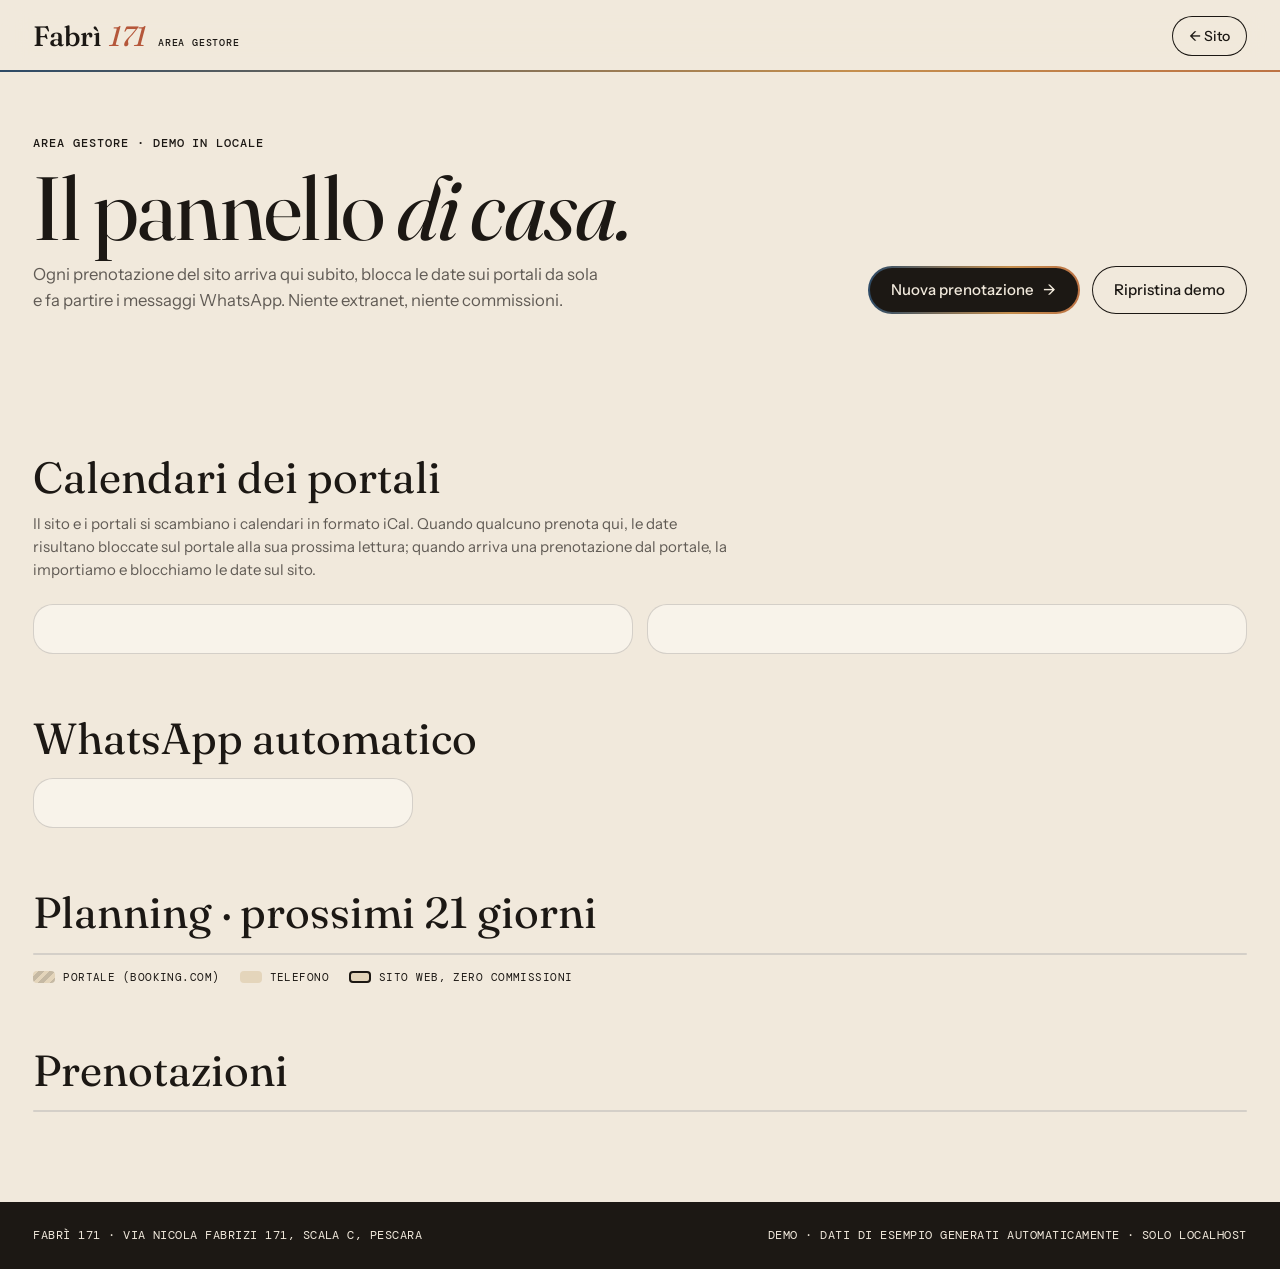
==== gestione.html @ 8852ca5f "feat: booking page, host console with channel sync and WhatsApp outbox, Fabrì theme base Booking flo" ====
<!doctype html>
<html lang="it">
<head>
  <meta charset="utf-8">
  <meta name="viewport" content="width=device-width, initial-scale=1">
  <title>Area gestore — Fabrì 171</title>
  <meta name="robots" content="noindex">
  <meta name="theme-color" content="#f1e9dc">
  <link rel="icon" href="assets/favicon.svg" type="image/svg+xml">
  <link rel="preconnect" href="https://fonts.googleapis.com">
  <link rel="preconnect" href="https://fonts.gstatic.com" crossorigin>
  <link href="https://fonts.googleapis.com/css2?family=DM+Mono:wght@400;500&family=Fraunces:ital,opsz,wght@0,9..144,300..600;1,9..144,300..600&family=Instrument+Sans:wght@400..600&display=swap" rel="stylesheet">
  <link rel="stylesheet" href="assets/css/base.css">
  <link rel="stylesheet" href="assets/css/booking.css">
  <link rel="stylesheet" href="assets/css/admin.css">
  <script>document.documentElement.classList.add("js")</script>
</head>
<body class="page-booking">
  <a class="skip" href="#main">Salta al contenuto</a>
  <header class="nav is-scrolled" data-nav>
    <span class="thread nav__progress" style="--p:1"></span>
    <a class="nav__logo" href="./">Fabrì<span class="nav__num">171</span><small>Area gestore</small></a>
    <a class="btn btn--ghost btn--sm" href="./">← Sito</a>
  </header>

  <main id="main" class="admin">
    <header class="admin__head">
      <div>
        <p class="eyebrow">Area gestore · demo in locale</p>
        <h1 class="display">Il pannello <em>di casa.</em></h1>
        <p class="booking__sub">Ogni prenotazione del sito arriva qui subito, blocca le date sui portali da sola e fa partire i messaggi WhatsApp. Niente extranet, niente commissioni.</p>
      </div>
      <div class="admin__actions">
        <a class="btn btn--thread" href="prenota.html">Nuova prenotazione <span aria-hidden="true">→</span></a>
        <button class="btn btn--ghost" type="button" data-reset>Ripristina demo</button>
      </div>
    </header>

    <p class="admin__status mono" data-status role="status" aria-live="polite"></p>
    <section class="kpis" data-kpis aria-label="Indicatori"></section>

    <h2>Calendari dei portali</h2>
    <p class="admin__lead">Il sito e i portali si scambiano i calendari in formato iCal. Quando qualcuno prenota qui, le date risultano bloccate sul portale alla sua prossima lettura; quando arriva una prenotazione dal portale, la importiamo e blocchiamo le date sul sito.</p>
    <div class="panel-grid">
      <article class="panel" data-channels aria-label="Stato dei canali"></article>
      <article class="panel" data-mock aria-label="Simulatore Booking.com"></article>
    </div>

    <h2>WhatsApp automatico</h2>
    <div class="panel-grid panel-grid--wa">
      <article class="panel" data-clock aria-label="Orologio demo"></article>
      <div class="wa" data-outbox aria-label="Messaggi"></div>
    </div>

    <h2>Planning · prossimi 21 giorni</h2>
    <div class="plan" data-plan role="region" aria-label="Planning camere" tabindex="0"></div>
    <ul class="plan__legend mono">
      <li><i class="lg-ota"></i>Portale (Booking.com)</li>
      <li><i></i>Telefono</li>
      <li><i class="lg-web"></i>Sito web, zero commissioni</li>
    </ul>

    <h2>Prenotazioni</h2>
    <div class="table-wrap" data-table role="region" aria-label="Elenco prenotazioni" tabindex="0"></div>
  </main>

  <footer class="footer footer--slim">
    <div class="footer__bottom mono">
      <span>Fabrì 171 · Via Nicola Fabrizi 171, scala C, Pescara</span>
      <span>Demo · dati di esempio generati automaticamente · solo localhost</span>
    </div>
  </footer>

  <script type="module" src="assets/js/admin.js"></script>
</body>
</html>
---- assets/css/base.css ----
/* Fabrì 171: design tokens, type, buttons, nav, footer. Home in home.css, booking in booking.css, host console in admin.css. */
:root {
  --paper: #f1e9dc; /* linen */
  --paper-2: #f8f3ea;
  --ink: #1c1814;
  --line: color-mix(in srgb, currentColor 16%, transparent);
  --soft: color-mix(in srgb, currentColor 68%, transparent);
  --sand: #e4d5bb;
  --plaster: #d8c9b2;
  --taupe: #8a7a68;
  --honey: #c58f4e; /* rattan, honey wood */
  --tile: #2d4a66; /* Adriatic blue of the cement tiles */
  --terra: #b5573a;
  --thread: linear-gradient(90deg, var(--tile), var(--honey), var(--terra), var(--tile));
  --serif: "Fraunces", "Times New Roman", serif;
  --sans: "Instrument Sans", system-ui, -apple-system, sans-serif;
  --mono: "DM Mono", ui-monospace, "SF Mono", monospace;
  --ease: cubic-bezier(0.19, 1, 0.22, 1);
  --gutter: clamp(16px, 2.6vw, 40px);
  --nav-h: 72px;
}

*, *::before, *::after { box-sizing: border-box; }
html { background: var(--paper); -webkit-text-size-adjust: 100%; }
body {
  margin: 0; overflow-x: clip; background: var(--paper); color: var(--ink);
  font: 400 clamp(15px, 1.05vw, 17px) / 1.55 var(--sans); -webkit-font-smoothing: antialiased;
}
img { display: block; max-width: 100%; height: auto; }
figure { margin: 0; }
a { color: inherit; }
::selection { background: var(--honey); color: var(--ink); }
:focus-visible { outline: 2px solid var(--tile); outline-offset: 3px; border-radius: 4px; }
.on-dark :focus-visible, .nav--over :focus-visible { outline-color: var(--paper); }

.sr-only { position: absolute; width: 1px; height: 1px; overflow: hidden; clip-path: inset(50%); white-space: nowrap; }
.skip { position: fixed; top: 8px; left: 8px; z-index: 200; padding: 10px 16px; border-radius: 99px; background: var(--ink); color: var(--paper); transform: translateY(-200%); }
.skip:focus { transform: none; }

.eyebrow { margin: 0; font: 500 12px/1.4 var(--mono); letter-spacing: 0.08em; text-transform: uppercase; }
.mono { font-family: var(--mono); font-size: 0.85em; letter-spacing: 0.04em; text-transform: uppercase; }
.display { margin: 0; font: 400 clamp(44px, 7.4vw, 120px) / 0.94 var(--serif); letter-spacing: -0.02em; }
.display em { font-style: italic; }

/* the thread: a thin line in the tile blue, rattan and terracotta of the rooms, used for progress and accents */
.thread { display: block; height: 2px; background: var(--thread); background-size: 200% 100%; animation: thread 8s linear infinite; }
@keyframes thread { to { background-position: -200% 0; } }
@keyframes thread-border { to { background-position: 0 0, -200% 0; } }

/* ---------- buttons */
.btn {
  display: inline-flex; align-items: center; justify-content: center; gap: 0.6em; min-height: 46px; padding: 0.95em 1.45em;
  border: 0; border-radius: 99px; background: var(--ink); color: var(--paper);
  font: 500 15px/1 var(--sans); text-decoration: none; white-space: nowrap; cursor: pointer;
  transition: transform 0.5s var(--ease), background-color 0.3s, color 0.3s;
}
.btn:hover { transform: translateY(-2px); }
.btn span { transition: transform 0.5s var(--ease); }
.btn:hover span { transform: translateX(4px); }
.btn--light { background: var(--paper); color: var(--ink); }
.btn--ghost { background: transparent; color: inherit; box-shadow: inset 0 0 0 1px currentColor; }
.btn--sm { min-height: 40px; padding: 0.75em 1.2em; font-size: 14px; }
.btn--xl { padding: 1.2em 2.1em; font-size: 18px; }
.btn--thread {
  border: 2px solid transparent; background: linear-gradient(var(--ink), var(--ink)) padding-box, var(--thread) border-box;
  background-size: auto, 200% 100%; animation: thread-border 8s linear infinite;
}

/* ---------- nav */
.nav {
  position: fixed; inset: 0 0 auto; z-index: 50; height: var(--nav-h); display: flex; align-items: center; gap: 24px; padding: 0 var(--gutter);
  transition: transform 0.6s var(--ease), background-color 0.4s, color 0.4s;
}
.nav.is-scrolled { background: color-mix(in srgb, var(--paper) 82%, transparent); backdrop-filter: blur(14px) saturate(1.2); -webkit-backdrop-filter: blur(14px) saturate(1.2); }
.nav.is-hidden:not(:focus-within) { transform: translateY(-100%); }
.nav--over:not(.is-scrolled) { color: var(--paper); }
.nav__progress { position: absolute; inset: auto 0 0; transform: scaleX(var(--p, 0)); transform-origin: left; }
.nav__logo { display: flex; align-items: baseline; gap: 8px; margin-right: auto; font: 500 28px/1 var(--serif); letter-spacing: -0.01em; text-decoration: none; }
.nav__num { font-style: italic; font-weight: 400; color: var(--terra); }
.nav--over:not(.is-scrolled) .nav__num { color: var(--honey); }
.nav__logo small { margin-left: 4px; font: 500 10px/1 var(--mono); letter-spacing: 0.08em; text-transform: uppercase; }
.nav__links { display: flex; gap: 26px; font-size: 14px; }
.nav__links a { position: relative; padding: 6px 0; text-decoration: none; }
.nav__links a::after { content: ""; position: absolute; inset: auto 0 0; height: 1px; background: currentColor; transform: scaleX(0); transform-origin: right; transition: transform 0.5s var(--ease); }
.nav__links a:hover::after { transform: scaleX(1); transform-origin: left; }
.nav__burger { display: none; min-height: 44px; padding: 0 18px; border: 1px solid currentColor; border-radius: 99px; background: transparent; color: inherit; font: 500 14px/1 var(--sans); cursor: pointer; }
.lang { margin-right: 0; }

.menu { position: fixed; inset: 0; z-index: 45; display: flex; align-items: flex-end; padding: calc(var(--nav-h) + 24px) var(--gutter) 48px; background: var(--ink); color: var(--paper); }
.menu[hidden] { display: none; }
.menu nav { display: flex; flex-direction: column; gap: 6px; }
.menu a { font: 400 clamp(40px, 11vw, 76px) / 1.05 var(--serif); text-decoration: none; }
.menu .menu__book { margin-top: 24px; font: 500 18px/1 var(--sans); }
body.menu-open .nav { color: var(--paper); background: transparent; backdrop-filter: none; }
.mobile-book { display: none; }

.api-error { margin: 0 0 24px; padding: 14px 18px; border-radius: 14px; background: color-mix(in srgb, #b42318 12%, var(--paper-2)); color: #7a1a12; font-size: 15px; }
.api-error[hidden] { display: none; }

/* ---------- footer */
.footer { padding: 8vh var(--gutter) 28px; background: var(--ink); color: var(--paper); }
.footer__bottom { display: flex; flex-wrap: wrap; justify-content: space-between; gap: 8px 24px; padding-top: 24px; border-top: 1px solid color-mix(in srgb, var(--paper) 22%, transparent); font-size: 12px; }
.footer--slim { padding: 24px var(--gutter); }
.footer--slim .footer__bottom { padding-top: 0; border-top: 0; }

@media (max-width: 900px) {
  .nav__links { display: none; }
  .nav__burger { display: inline-flex; align-items: center; }
  .nav .btn--sm { display: none; }
}

@media (prefers-reduced-motion: reduce) {
  .thread, .btn--thread { animation: none; }
  .btn, .btn span, .nav__links a::after { transition: none; }
}
---- assets/css/booking.css ----
/* Booking page (prenota.html) and the planning board and tables of the host console (gestione.html) */
.page-booking { --range: color-mix(in srgb, var(--ink) 9%, transparent); }
.btn:disabled { opacity: 0.35; cursor: not-allowed; transform: none; }
.booking, .admin { max-width: 1440px; margin: 0 auto; padding: calc(var(--nav-h) + 7vh) var(--gutter) 10vh; }
.booking__head .display, .admin__head .display { margin: 14px 0 12px; font-size: clamp(52px, 7vw, 112px); }
.booking__sub { max-width: 52ch; margin: 0; color: var(--soft); font-size: clamp(16px, 1.3vw, 19px); }

.stepper { display: flex; flex-wrap: wrap; gap: 8px; margin: 5vh 0 4vh; padding: 0; list-style: none; }
.stepper button { display: inline-flex; align-items: center; gap: 10px; min-height: 44px; padding: 0 18px; border: 1px solid var(--line); border-radius: 99px; background: transparent; color: inherit; font: 500 14px var(--sans); cursor: pointer; transition: background-color 0.3s, color 0.3s; }
.stepper button[aria-current="step"] { border-color: var(--ink); background: var(--ink); color: var(--paper); }
.stepper button:disabled { opacity: 0.4; cursor: not-allowed; }

.booking__grid { display: grid; grid-template-columns: minmax(0, 1fr) minmax(300px, 400px); gap: 4vw; align-items: start; }
.step__title { margin: 0 0 24px; font: 400 clamp(36px, 4vw, 56px) / 1 var(--serif); outline: none; }
.step__lead { margin: -10px 0 24px; color: var(--soft); }
.step__actions { display: flex; flex-wrap: wrap; align-items: center; gap: 12px; margin-top: 32px; }

/* ---------- calendario */
.cal, .guests { border: 1px solid var(--line); border-radius: 24px; background: var(--paper-2); }
.cal { padding: 24px; }
.cal__nav { display: flex; align-items: center; justify-content: space-between; gap: 12px; }
.cal__arrow { width: 44px; height: 44px; border: 1px solid var(--line); border-radius: 50%; background: transparent; color: inherit; font-size: 18px; cursor: pointer; }
.cal__arrow:disabled { opacity: 0.3; cursor: not-allowed; }
.cal__hint { margin: 0; font-size: 12px; text-align: center; }
.cal__filter { display: flex; flex-wrap: wrap; align-items: center; gap: 8px; margin: 16px 0 0; font-size: 14px; }
.cal__filter i { width: 12px; height: 12px; border-radius: 50%; box-shadow: inset 0 0 0 1px var(--line); }
.cal__filter button { min-height: 44px; padding: 0 4px; border: 0; background: none; color: inherit; font: inherit; text-decoration: underline; cursor: pointer; }
.cal__months { display: grid; grid-template-columns: repeat(auto-fit, minmax(250px, 1fr)); gap: 36px; margin-top: 20px; }
.month__title { margin: 0 0 14px; font: 400 26px/1 var(--serif); text-transform: capitalize; }
.cal__notice { margin-top: 16px; padding: 16px 18px; border-radius: 16px; background: color-mix(in srgb, var(--honey) 30%, var(--paper-2)); font-size: 15px; }
.cal__notice p { margin: 0; }
.cal__alts { display: flex; flex-wrap: wrap; align-items: center; gap: 8px; margin-top: 10px !important; }
.chip-btn { min-height: 40px; padding: 0 14px; border: 1px solid var(--ink); border-radius: 99px; background: var(--paper-2); color: var(--ink); font: 500 14px var(--sans); cursor: pointer; }
.chip-btn:hover { background: var(--ink); color: var(--paper); }
.cal__filter:not([hidden]) { display: flex; }
.cal__late { margin: 12px 0 0; padding: 14px 18px; border-radius: 14px; background: color-mix(in srgb, var(--honey) 30%, var(--paper-2)); font-size: 15px; }
.link-btn--ink { color: var(--ink); }
.month__grid { display: grid; grid-template-columns: repeat(7, 1fr); row-gap: 2px; }
.month__grid span { padding-bottom: 8px; color: var(--soft); font: 500 11px var(--mono); text-align: center; }
.day { position: relative; aspect-ratio: 1; min-height: 40px; border: 0; border-radius: 0; background: transparent; color: inherit; font: 500 14px var(--sans); cursor: pointer; }
.day:hover:not([aria-disabled="true"]) { border-radius: 50%; background: var(--range); }
.day[aria-disabled="true"] { color: color-mix(in srgb, currentColor 30%, transparent); cursor: default; }
.day:focus-visible { outline-offset: -2px; border-radius: 50%; }
.day.is-full { color: color-mix(in srgb, currentColor 32%, transparent); text-decoration: line-through; }
.day.is-blocked { color: color-mix(in srgb, currentColor 40%, transparent); text-decoration: underline dotted; }
.day.is-range, .day.is-preview { border-radius: 0; background: var(--range); }
.day.is-start, .day.is-end { border-radius: 50%; background: var(--ink); color: var(--paper); text-decoration: none; }
.day.is-today::after { content: ""; position: absolute; left: 50%; bottom: 5px; width: 4px; height: 4px; margin-left: -2px; border-radius: 50%; background: currentColor; }
.cal__foot { display: flex; flex-wrap: wrap; justify-content: space-between; align-items: center; gap: 12px 24px; margin-top: 24px; }
.cal__legend { display: flex; flex-wrap: wrap; gap: 12px 20px; margin: 0; padding: 0; list-style: none; font-size: 12px; }
.lg { display: inline-block; width: 12px; height: 12px; margin-right: 8px; border-radius: 50%; vertical-align: -2px; }
.lg--free { box-shadow: inset 0 0 0 1px currentColor; }
.lg--sel { background: var(--ink); }
.lg--full { background: color-mix(in srgb, currentColor 22%, transparent); }
.lg--blocked { box-shadow: inset 0 0 0 1px currentColor; opacity: 0.4; }

.guests { margin-bottom: 16px; padding: 18px 24px 8px; }
.guests__title { margin: 0 0 4px; font: 500 12px var(--mono); letter-spacing: 0.06em; text-transform: uppercase; }
.guests__rooms { margin: 0; padding: 14px 0; border-top: 1px solid var(--line); color: var(--soft); font-size: 14px; }
.stepper-num button:disabled { opacity: 0.3; cursor: not-allowed; }
.guests__row { display: flex; justify-content: space-between; align-items: center; gap: 16px; padding: 16px 0; }
.guests__row + .guests__row { border-top: 1px solid var(--line); }
.guests__row--check { cursor: pointer; }
.guests__row input[type="checkbox"] { width: 22px; height: 22px; accent-color: var(--ink); }
.guests__label { display: block; margin: 0; font-weight: 500; }
.guests__help { display: block; margin: 2px 0 0; color: var(--soft); font-size: 13px; }
.stepper-num { display: flex; align-items: center; gap: 14px; }
.stepper-num button { width: 44px; height: 44px; border: 1px solid var(--line); border-radius: 50%; background: transparent; color: inherit; font-size: 20px; cursor: pointer; }
.stepper-num output { min-width: 1ch; font: 400 30px/1 var(--serif); text-align: center; }

/* ---------- scelta camera */
.rooms-pick { display: grid; gap: 12px; }
.pick {
  position: relative; display: grid; grid-template-columns: 128px minmax(0, 1fr) auto; align-items: center; gap: 20px;
  padding: 12px 24px 12px 12px; border: 1px solid var(--line); border-radius: 20px; background: var(--paper-2); cursor: pointer;
  transition: background-color 0.5s var(--ease), border-color 0.3s, transform 0.5s var(--ease);
}
.pick input { position: absolute; opacity: 0; pointer-events: none; }
.pick:has(input:focus-visible) { outline: 2px solid var(--tile); outline-offset: 3px; }
.pick:hover:not(.is-disabled) { transform: translateX(4px); }
.pick:has(input:checked) { border-color: var(--ink); background: color-mix(in srgb, var(--room) 48%, var(--paper-2)); }
.pick__img { aspect-ratio: 4 / 3; overflow: hidden; border-radius: 12px; }
.pick__img img { width: 100%; height: 100%; object-fit: cover; }
.pick__name { display: block; font: 400 36px/1 var(--serif); }
.pick__type { display: block; margin-top: 6px; font-size: 12px; }
.pick__feat { display: block; margin-top: 6px; color: var(--soft); font-size: 14px; }
.pick-count { margin: 14px 0 0; font-size: 12px; }
.pick__status { display: inline-block; margin-top: 10px; padding: 4px 9px; border-radius: 99px; background: color-mix(in srgb, var(--room) 55%, var(--paper-2)); font-size: 12px; }
.pick__price { text-align: right; }
.pick__price b { display: block; font: 400 34px/1 var(--serif); }
.pick__price small { color: var(--soft); font-size: 12px; }
.pick.is-disabled { opacity: 0.45; cursor: not-allowed; }
.pick.is-disabled .pick__status { background: transparent; box-shadow: inset 0 0 0 1px var(--line); }

/* ---------- form */
.form { display: grid; grid-template-columns: 1fr 1fr; gap: 18px 16px; }
.field { display: flex; flex-direction: column; gap: 6px; min-width: 0; margin: 0; padding: 0; border: 0; }
.field--full { grid-column: 1 / -1; }
.field label, .field legend { padding: 0; font: 500 12px var(--mono); letter-spacing: 0.06em; text-transform: uppercase; }
.field input, .field select, .field textarea { min-height: 52px; padding: 14px 16px; border: 1px solid var(--line); border-radius: 14px; background: var(--paper-2); color: var(--ink); font: 400 16px/1.3 var(--sans); }
.field textarea { resize: vertical; }
.field input:focus, .field select:focus, .field textarea:focus { border-color: var(--ink); }
.field [aria-invalid="true"] { border-color: #b42318; }
.field__error { margin: 0; color: #b42318; font-size: 13px; }
.field__error:empty { display: none; }
.field__note { margin: 4px 0 0; color: var(--soft); font-size: 14px; }
.check { display: flex; align-items: center; gap: 12px; min-height: 44px; font-size: 16px; cursor: pointer; }
.check input { width: 20px; height: 20px; flex: none; accent-color: var(--ink); }
.form__invoice:not([hidden]) { display: grid; grid-template-columns: 1fr 1fr; gap: 16px; }
.terms { padding: 18px 22px; border: 1px solid var(--line); border-radius: 16px; background: var(--paper-2); }
.terms ul { margin: 10px 0 0; padding-left: 18px; font-size: 15px; line-height: 1.6; }
.booking__help { margin: 14px 0 0; font-size: 15px; }
.lang { margin-right: 8px; }
.demo-link { margin: 20px 0 0; font-size: 14px; color: var(--soft); }
.ticket__help { margin: 14px 0 0; font-size: 14px; }
.pay { display: block; }
.pay legend { margin-bottom: 4px; }
.pay__opt { display: inline-flex; align-items: flex-start; gap: 12px; width: calc(50% - 6px); margin-top: 8px; padding: 16px; border: 1px solid var(--line); border-radius: 14px; background: var(--paper-2); cursor: pointer; vertical-align: top; }
.pay__opt + .pay__opt { margin-left: 8px; }
.pay__opt:has(input:checked) { border-color: var(--ink); box-shadow: inset 0 0 0 1px var(--ink); }
.pay__opt input { width: 18px; height: 18px; margin: 2px 0 0; accent-color: var(--ink); }
.field .pay__opt { font: 400 16px/1.35 var(--sans); letter-spacing: normal; text-transform: none; }
.pay__opt b { display: block; font-weight: 500; }
.pay__opt small { display: block; color: var(--soft); font-size: 13px; }

/* ---------- riepilogo */
.summary { position: sticky; top: calc(var(--nav-h) + 24px); overflow: hidden; border: 1px solid var(--line); border-radius: 24px; background: var(--paper-2); }
.summary__media { display: grid; place-items: center; aspect-ratio: 16 / 10; background: var(--room, #e7e2d6); transition: background-color 0.6s var(--ease); }
.summary__media img { width: 100%; height: 100%; object-fit: cover; }
.summary__body { padding: 24px; border-top: 6px solid var(--room, transparent); }
.summary__room { margin: 6px 0 18px; font: 400 44px/1 var(--serif); }
.summary__rows { margin: 0; }
.summary__rows div { display: flex; justify-content: space-between; gap: 12px; padding: 10px 0; border-top: 1px solid var(--line); }
.summary__rows dt { color: var(--soft); }
.summary__rows dd { margin: 0; font-weight: 500; text-align: right; }
.summary__price { margin-top: 8px; padding-top: 12px; border-top: 1px solid var(--ink); }
.summary__line { display: flex; justify-content: space-between; padding: 5px 0; font-size: 15px; }
.summary__line--portal { color: var(--soft); }
.summary__total { display: flex; justify-content: space-between; align-items: baseline; padding: 10px 0 4px; }
.summary__total span { font-weight: 500; }
.summary__total b { font: 400 48px/1 var(--serif); }
.summary__save { display: flex; flex-direction: column; gap: 8px; margin: 8px 0 0; font-weight: 500; }
.summary__save .led { height: 3px; border-radius: 3px; }
.summary__note { margin: 18px 0 0; color: var(--soft); font-size: 13px; line-height: 1.5; }

/* ---------- conferma */
.step--done { outline: none; }
.step--done .display { margin: 12px 0 28px; font-size: clamp(56px, 7vw, 110px); }
.ticket { position: relative; max-width: 580px; overflow: hidden; padding: 30px 30px 26px 40px; border: 1px solid var(--line); border-radius: 24px; background: var(--paper-2); box-shadow: 0 40px 80px -40px rgba(22, 24, 26, 0.35); }
.ticket::before { content: ""; position: absolute; inset: 0 auto 0 0; width: 12px; background: var(--room); }
.ticket .led { position: absolute; inset: 0 0 auto; height: 3px; }
.ticket__code { margin: 0 0 18px; font: 400 clamp(46px, 6vw, 76px) / 1 var(--serif); letter-spacing: 0.02em; }
.ticket dl { margin: 0; }
.ticket dl div { display: flex; justify-content: space-between; gap: 16px; padding: 10px 0; border-top: 1px dashed color-mix(in srgb, currentColor 25%, transparent); }
.ticket dt { color: var(--soft); }
.ticket dd { margin: 0; font-weight: 500; text-align: right; }
.ticket__note { margin: 16px 0 0; color: var(--soft); font-size: 13px; }

.footer--slim { padding: 24px var(--gutter); }
.footer--slim .footer__bottom { padding-top: 0; border-top: 0; }

/* ---------- area gestore */
.admin__head { display: flex; flex-wrap: wrap; justify-content: space-between; align-items: flex-end; gap: 24px; }
.admin__actions { display: flex; flex-wrap: wrap; gap: 12px; }
.admin h2 { margin: 7vh 0 18px; font: 400 clamp(32px, 3.4vw, 48px) / 1 var(--serif); }
.kpis { display: grid; grid-template-columns: repeat(4, minmax(0, 1fr)); gap: 12px; margin-top: 5vh; }
.kpi { position: relative; overflow: hidden; padding: 24px; border: 1px solid var(--line); border-radius: 20px; background: var(--paper-2); }
.kpi b { display: block; margin: 14px 0 6px; font: 400 clamp(44px, 4.4vw, 66px) / 1 var(--serif); }
.kpi small { color: var(--soft); font-size: 13px; }
.kpi--thread { background: var(--ink); color: var(--paper); }
.kpi--thread .led { position: absolute; inset: 0 0 auto; height: 3px; }

.plan { overflow-x: auto; border: 1px solid var(--line); border-radius: 20px; background: var(--paper-2); }
.plan__grid { display: grid; grid-template-columns: 150px repeat(var(--days), minmax(40px, 1fr)); min-width: calc(150px + var(--days) * 40px); }
.plan__corner { padding: 12px 16px; font: 500 11px var(--mono); text-transform: uppercase; }
.plan__day { padding: 10px 0; border-left: 1px solid var(--line); font: 500 10px var(--mono); text-align: center; text-transform: uppercase; }
.plan__day b { display: block; font: 400 20px/1.1 var(--serif); }
.plan__day.is-weekend, .plan__cell.is-weekend { background: color-mix(in srgb, var(--ink) 4%, transparent); }
.plan__day.is-today { background: color-mix(in srgb, var(--honey) 35%, transparent); }
.plan__room { display: flex; align-items: center; gap: 10px; min-height: 72px; padding: 0 16px; border-top: 1px solid var(--line); font: 400 24px/1 var(--serif); }
.plan__room i { width: 14px; height: 14px; border-radius: 50%; background: var(--room); box-shadow: inset 0 0 0 1px var(--line); }
.plan__cell { border-top: 1px solid var(--line); border-left: 1px solid var(--line); }
.plan__bar {
  z-index: 1; display: flex; flex-direction: column; justify-content: center; align-self: center; height: 50px; margin: 0 3px; padding: 0 10px; overflow: hidden;
  border-radius: 10px; background: var(--room); color: var(--room-fg, var(--ink)); font: 500 12px/1.2 var(--sans); white-space: nowrap;
}
.plan__bar small { font: 500 9px var(--mono); letter-spacing: 0.04em; text-transform: uppercase; opacity: 0.75; }
.plan__bar > * { overflow: hidden; text-overflow: ellipsis; }
.plan__bar--short { align-items: center; padding: 0 2px; text-align: center; }
.plan__bar--ota { background-image: repeating-linear-gradient(135deg, transparent 0 7px, rgba(22, 24, 26, 0.08) 7px 14px); }
.plan__bar--web { box-shadow: inset 0 0 0 2px var(--ink); }
.plan__legend { display: flex; flex-wrap: wrap; gap: 20px; margin: 14px 0 0; padding: 0; list-style: none; font-size: 11px; }
.plan__legend i { display: inline-block; width: 22px; height: 12px; margin-right: 8px; border-radius: 4px; background: var(--sand); vertical-align: -2px; }
.plan__legend .lg-ota { background-image: repeating-linear-gradient(135deg, transparent 0 4px, rgba(22, 24, 26, 0.15) 4px 8px); }
.plan__legend .lg-web { box-shadow: inset 0 0 0 2px var(--ink); }

.table-wrap { overflow-x: auto; border: 1px solid var(--line); border-radius: 20px; background: var(--paper-2); }
.table { width: 100%; border-collapse: collapse; font-size: 14px; }
.table th { padding: 14px 16px; color: var(--soft); font: 500 11px var(--mono); letter-spacing: 0.04em; text-align: left; text-transform: uppercase; }
.table td { padding: 12px 16px; border-top: 1px solid var(--line); white-space: nowrap; }
.table td:first-child { font-family: var(--mono); font-size: 13px; }
.swatch { display: inline-block; width: 10px; height: 10px; margin-right: 8px; border-radius: 50%; background: var(--room); box-shadow: inset 0 0 0 1px var(--line); }
.badge { display: inline-block; padding: 3px 9px; border-radius: 99px; box-shadow: inset 0 0 0 1px var(--line); font: 500 11px var(--mono); }
.badge--web { background: var(--ink); color: var(--paper); box-shadow: none; }
.is-cancelled td { color: var(--soft); text-decoration: line-through; }
.is-cancelled td:last-child { text-decoration: none; }
.link-btn { min-height: 44px; padding: 0; border: 0; background: none; color: #b42318; font: inherit; text-decoration: underline; cursor: pointer; }
.empty { padding: 32px; color: var(--soft); text-align: center; }

.mobile-total { display: none; }

@media (max-width: 1000px) {
  .booking__grid { grid-template-columns: 1fr; }
  .summary { position: static; scroll-margin-top: calc(var(--nav-h) + 16px); }
  .summary__media { aspect-ratio: 21 / 9; }
  .kpis { grid-template-columns: 1fr 1fr; }
  .booking { padding-bottom: 120px; }
  /* su mobile il riepilogo è in fondo: il totale resta visibile in una barra fissa */
  .mobile-total:not([hidden]) {
    position: fixed; left: 12px; right: 12px; bottom: 12px; z-index: 40;
    display: flex; justify-content: space-between; align-items: center; gap: 12px; min-height: 58px; padding: 0 22px;
    border: 2px solid transparent; border-radius: 99px;
    background: linear-gradient(var(--ink), var(--ink)) padding-box, var(--thread) border-box; background-size: auto, 200% 100%;
    color: var(--paper); font-size: 13px; text-decoration: none; animation: thread-border 6s linear infinite;
  }
  .mobile-total b { font: 400 28px/1 var(--serif); white-space: nowrap; }
}
@media (max-width: 720px) {
  .booking, .admin { padding-top: calc(var(--nav-h) + 4vh); }
  .booking__sub { font-size: 15px; }
  /* passi su una riga: solo il passo attuale mostra l'etichetta (le altre restano per i lettori di schermo) */
  .stepper { flex-wrap: nowrap; margin: 3vh 0; }
  .stepper button { padding: 0 14px; white-space: nowrap; }
  .stepper button:not([aria-current="step"]) [data-i18n] { position: absolute; width: 1px; height: 1px; overflow: hidden; clip-path: inset(50%); white-space: nowrap; }
  .cal { padding: 16px; }
  .guests { padding: 4px 16px; }
  .pick { grid-template-columns: 92px minmax(0, 1fr); padding-right: 16px; }
  .pick__price { grid-column: 1 / -1; text-align: left; display: flex; align-items: baseline; gap: 10px; }
  .pick__price b { display: inline; }
  .form { grid-template-columns: 1fr; }
  .pay__opt { width: 100%; }
  .pay__opt + .pay__opt { margin-left: 0; }
  .form__invoice:not([hidden]) { grid-template-columns: 1fr; }
  .nav__back { display: none; }
  .step__actions .btn--xl { width: 100%; }
}
---- assets/css/admin.css ----
/* Host console extras: status line, channel and WhatsApp panels. The planning board and tables live in booking.css. */
.admin__status { min-height: 1.4em; margin: 18px 0 0; font-size: 12px; color: var(--tile); }
.admin__status.is-error { color: #b42318; }
.admin__lead { max-width: 70ch; margin: -6px 0 22px; color: var(--soft); }

.panel-grid { display: grid; grid-template-columns: repeat(auto-fit, minmax(min(100%, 340px), 1fr)); gap: 14px; align-items: start; }
.panel-grid--wa { grid-template-columns: minmax(280px, 380px) minmax(0, 1fr); }
.panel { padding: 24px; border: 1px solid var(--line); border-radius: 20px; background: var(--paper-2); }
.panel, .panel > div { display: flex; flex-direction: column; align-items: flex-start; gap: 12px; }
.panel > div { width: 100%; }
.panel p { margin: 0; }
.panel__head { align-self: stretch; }
.panel__head { display: flex; flex-wrap: wrap; justify-content: space-between; align-items: center; gap: 10px; }
.panel__title { margin: 0; font: 400 30px/1 var(--serif); }
.panel__note { color: var(--soft); font-size: 14px; }
.panel__error { color: #b42318; font-size: 14px; }
.panel__big { font: 400 34px/1.1 var(--serif); }
.panel__row { display: flex; flex-wrap: wrap; gap: 8px; }
.feeds { align-self: stretch; }
.feeds { display: grid; gap: 2px; margin: 0; padding: 0; list-style: none; }
.feeds li { display: flex; align-items: center; gap: 4px; min-height: 40px; }
.feeds .link-btn { margin-left: auto; color: var(--tile); }

.mock-form { display: flex; flex-wrap: wrap; gap: 8px; }
.mock-form select, .mock-form input { min-height: 40px; padding: 0 12px; border: 1px solid var(--line); border-radius: 12px; background: var(--paper); color: var(--ink); font: 400 14px var(--sans); }

/* WhatsApp conversations */
.wa { display: grid; gap: 14px; }
.thread-box { padding: 18px; border: 1px solid var(--line); border-radius: 20px; background: color-mix(in srgb, var(--tile) 6%, var(--paper-2)); }
.thread-box__title { margin: 0 0 12px; font-size: 11px; font-weight: 500; }
.bubble { position: relative; max-width: min(100%, 560px); margin: 0 0 10px; padding: 12px 14px 26px; border-radius: 4px 16px 16px 16px; background: var(--paper-2); box-shadow: 0 1px 0 var(--line); }
.bubble--guest { margin-left: auto; border-radius: 16px 4px 16px 16px; background: color-mix(in srgb, var(--honey) 28%, var(--paper-2)); }
.bubble--host { border: 1px dashed var(--line); background: transparent; }
.bubble__meta { margin: 0 0 6px; font-size: 10px; color: var(--soft); }
.bubble__text { margin: 0; font-size: 14px; line-height: 1.45; }
.bubble__status { position: absolute; right: 12px; bottom: 6px; font: 500 10px var(--mono); letter-spacing: 0.04em; text-transform: uppercase; }
.bubble__status--sent { color: var(--tile); }
.bubble__status--scheduled { color: var(--taupe); }
.bubble__status--failed { color: #b42318; }
.bubble.is-cancelled { opacity: 0.5; text-decoration: line-through; }

.plan__bar--conflict { box-shadow: inset 0 0 0 2px #b42318; }
.badge--web + .badge { margin-left: 4px; }

@media (max-width: 1000px) {
  .panel-grid--wa { grid-template-columns: 1fr; }
}
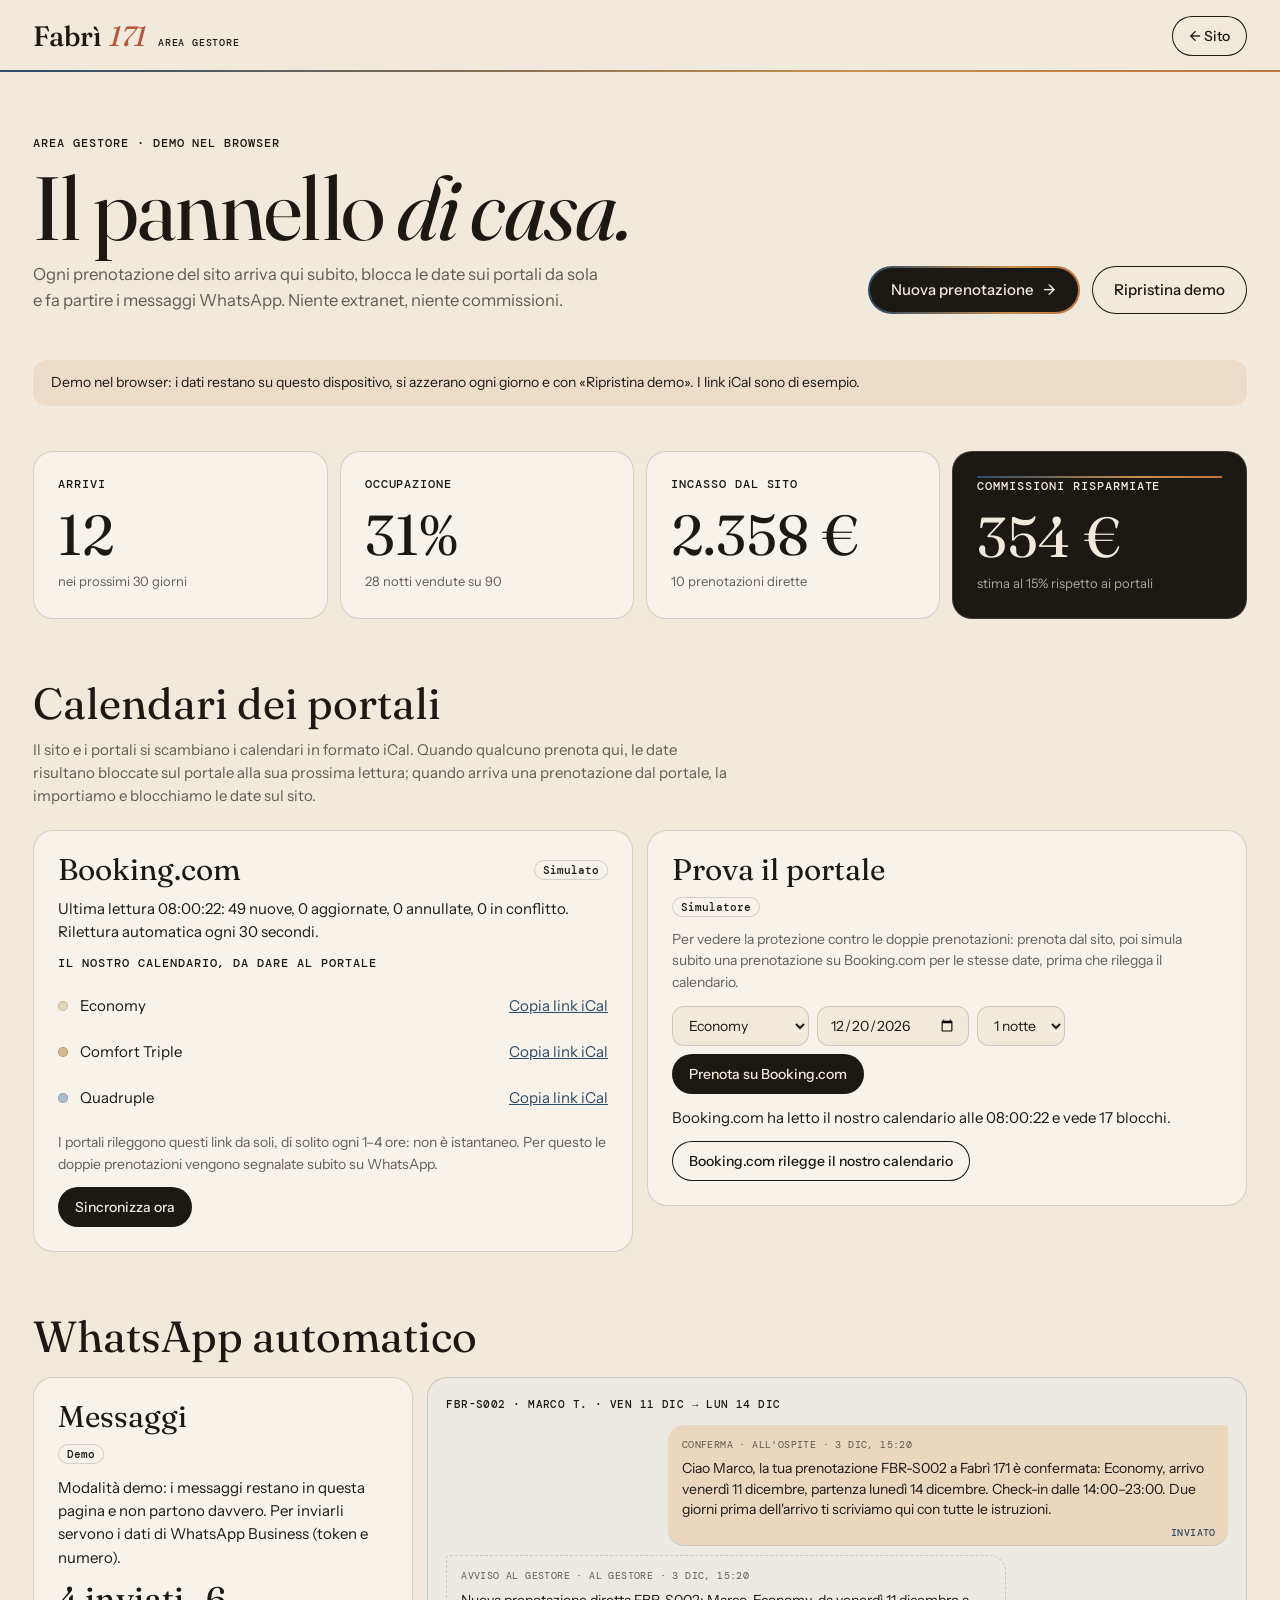
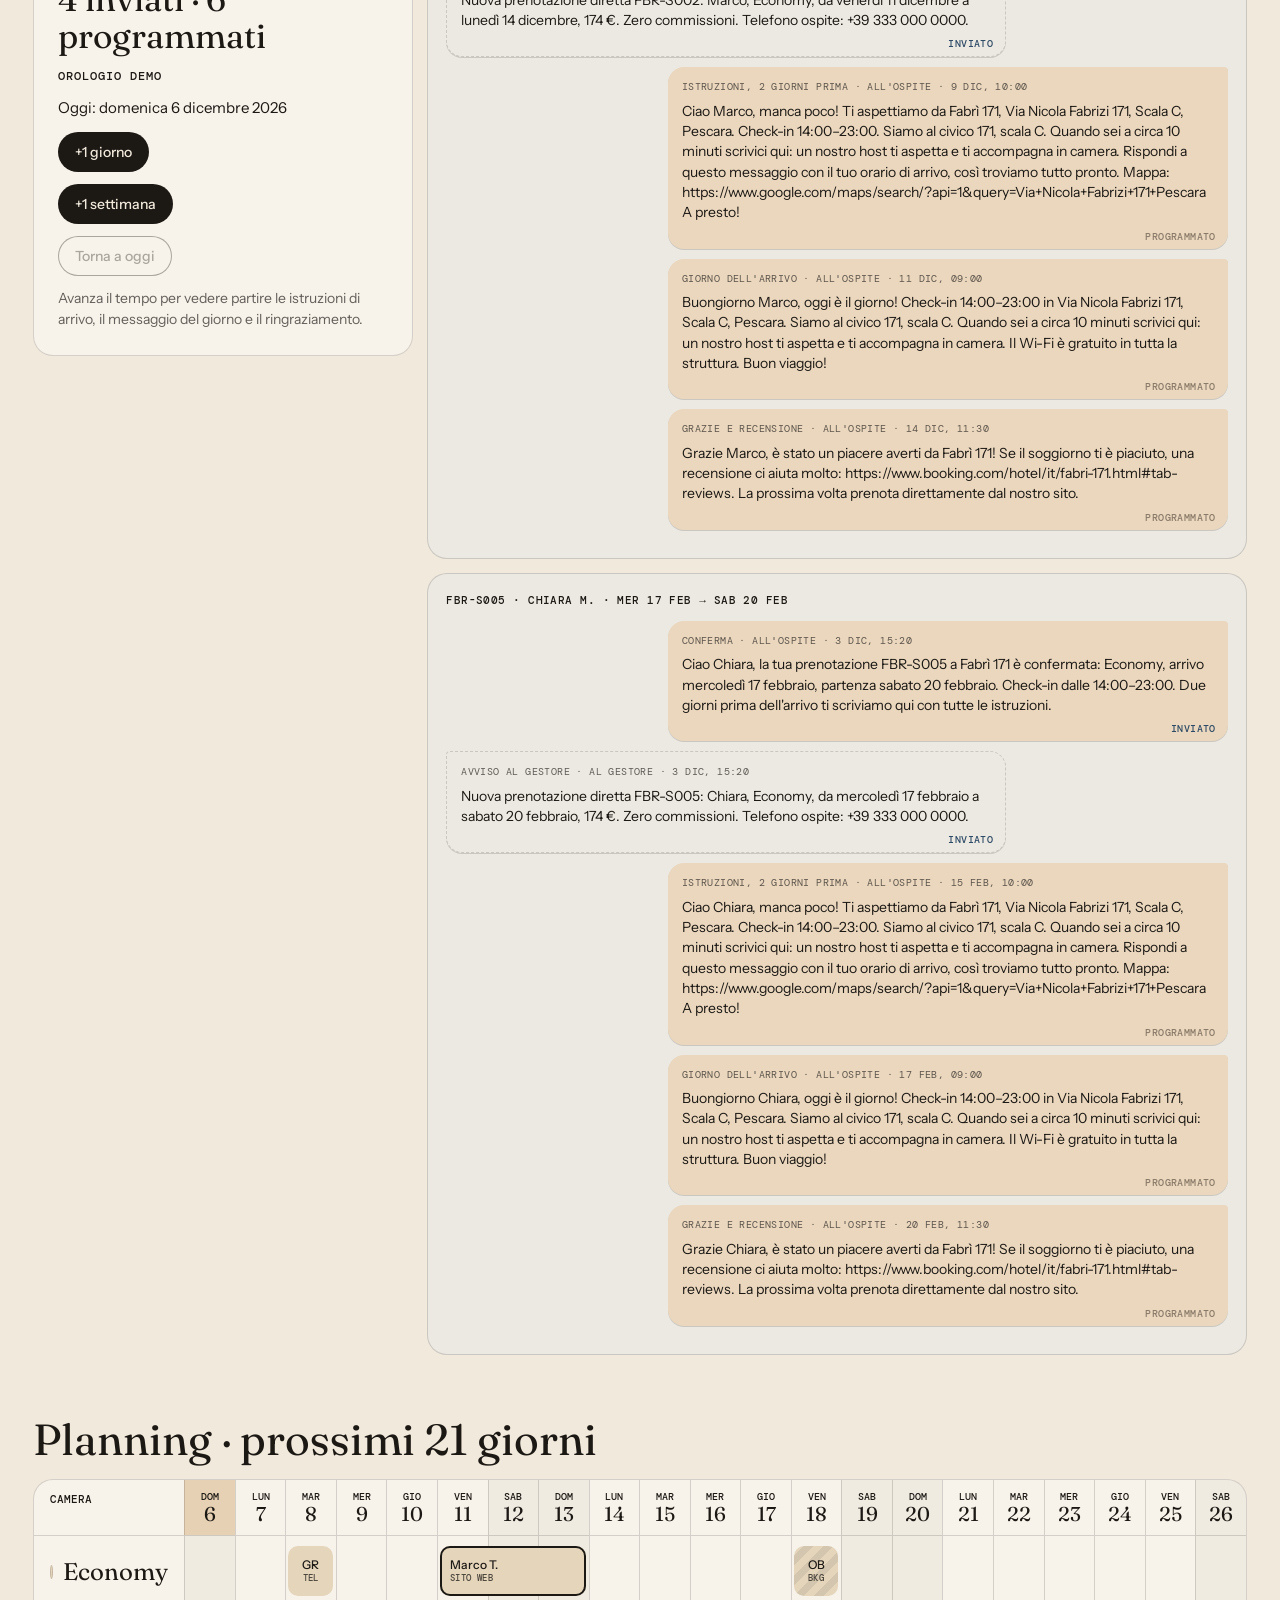
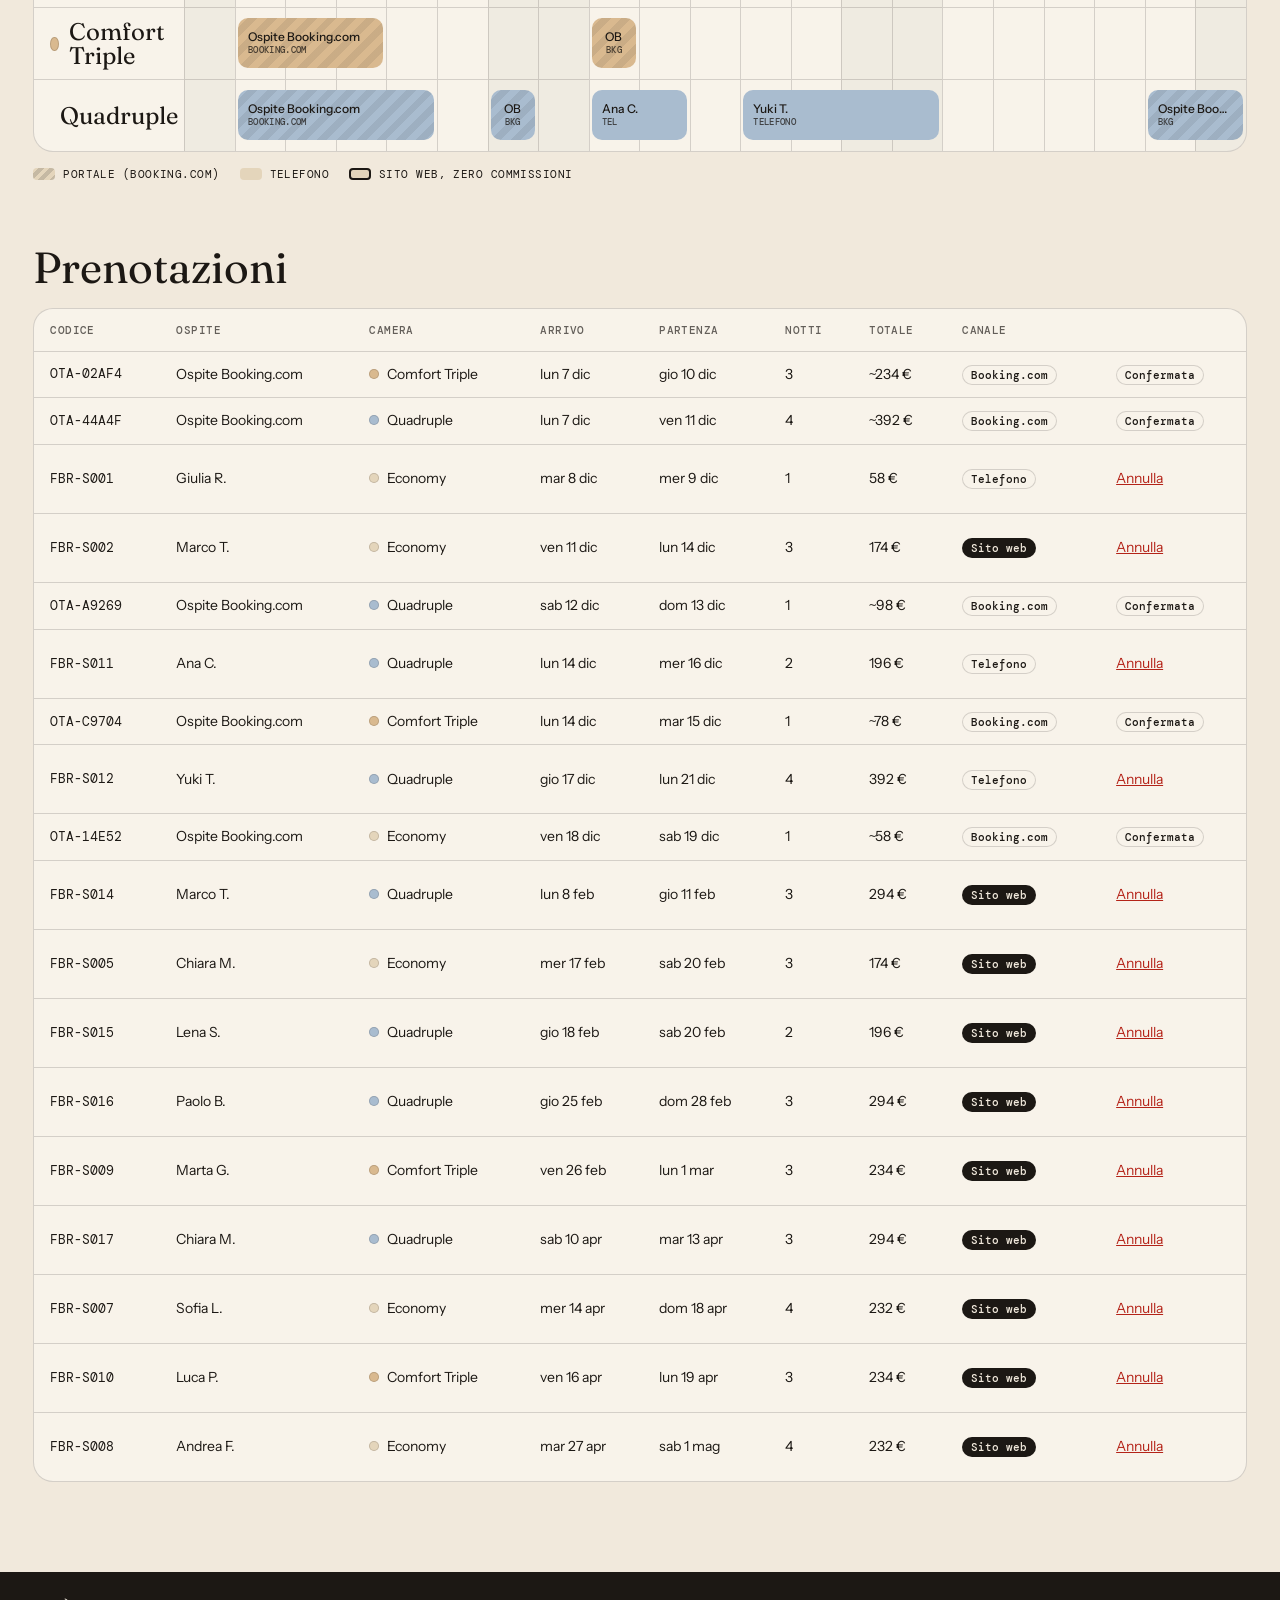
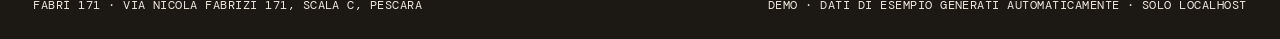
==== commit d76eaa8b: "feat: demo mode without a server (works on Netlify) - booking API moved to assets/js/api (no Node im" ====
--- a/gestione.html
+++ b/gestione.html
@@ -37,6 +37,7 @@
     </header>
 
     <p class="admin__status mono" data-status role="status" aria-live="polite"></p>
+    <p class="demo-note" data-demo-note hidden>Demo nel browser: i dati restano su questo dispositivo, si azzerano ogni giorno e con «Ripristina demo». I link iCal sono di esempio.</p>
     <section class="kpis" data-kpis aria-label="Indicatori"></section>
 
     <h2>Calendari dei portali</h2>
--- a/assets/css/base.css
+++ b/assets/css/base.css
@@ -41,10 +41,13 @@
 .mono { font-family: var(--mono); font-size: 0.85em; letter-spacing: 0.04em; text-transform: uppercase; }
 .display { margin: 0; font: 400 clamp(44px, 7.4vw, 120px) / 0.94 var(--serif); letter-spacing: -0.02em; }
 .display em { font-style: italic; }
+.display, .section-head__lead, .statement__text { text-wrap: balance; }
 
 /* the thread: a thin line in the tile blue, rattan and terracotta of the rooms, used for progress and accents */
-.thread { display: block; height: 2px; background: var(--thread); background-size: 200% 100%; animation: thread 8s linear infinite; }
-@keyframes thread { to { background-position: -200% 0; } }
+.thread { position: relative; display: block; height: 2px; overflow: hidden; }
+/* the gradient sits on a wider layer that slides on the compositor: animating background-position repaints the page every frame, even idle */
+.thread::before { content: ""; position: absolute; inset: 0 auto 0 0; width: 400%; background: var(--thread); background-size: 50% 100%; will-change: transform; animation: thread 8s linear infinite; }
+@keyframes thread { to { transform: translateX(-50%); } }
 @keyframes thread-border { to { background-position: 0 0, -200% 0; } }
 
 /* ---------- buttons */
@@ -63,8 +66,9 @@
 .btn--xl { padding: 1.2em 2.1em; font-size: 18px; }
 .btn--thread {
   border: 2px solid transparent; background: linear-gradient(var(--ink), var(--ink)) padding-box, var(--thread) border-box;
-  background-size: auto, 200% 100%; animation: thread-border 8s linear infinite;
+  background-size: auto, 200% 100%; animation: thread-border 8s linear infinite paused; /* runs only on hover/focus: a looping repaint on every button costs frames */
 }
+.btn--thread:hover, .btn--thread:focus-visible { animation-play-state: running; }
 
 /* ---------- nav */
 .nav {
@@ -80,7 +84,9 @@
 .nav--over:not(.is-scrolled) .nav__num { color: var(--honey); }
 .nav__logo small { margin-left: 4px; font: 500 10px/1 var(--mono); letter-spacing: 0.08em; text-transform: uppercase; }
 .nav__links { display: flex; gap: 26px; font-size: 14px; }
-.nav__links a { position: relative; padding: 6px 0; text-decoration: none; }
+.nav__links a { position: relative; padding: 6px 0; text-decoration: none; white-space: nowrap; }
+/* between the burger breakpoint and a wide desktop the bar is tight: smaller gaps and no "Pescara" tag instead of wrapping the links onto two lines */
+@media (max-width: 1240px) { .nav { gap: 16px; } .nav__links { gap: 16px; } .nav__logo small { display: none; } }
 .nav__links a::after { content: ""; position: absolute; inset: auto 0 0; height: 1px; background: currentColor; transform: scaleX(0); transform-origin: right; transition: transform 0.5s var(--ease); }
 .nav__links a:hover::after { transform: scaleX(1); transform-origin: left; }
 .nav__burger { display: none; min-height: 44px; padding: 0 18px; border: 1px solid currentColor; border-radius: 99px; background: transparent; color: inherit; font: 500 14px/1 var(--sans); cursor: pointer; }
@@ -110,6 +116,6 @@
 }
 
 @media (prefers-reduced-motion: reduce) {
-  .thread, .btn--thread { animation: none; }
+  .thread::before, .btn--thread { animation: none; }
   .btn, .btn span, .nav__links a::after { transition: none; }
 }
--- a/assets/css/booking.css
+++ b/assets/css/booking.css
@@ -221,7 +221,7 @@
     display: flex; justify-content: space-between; align-items: center; gap: 12px; min-height: 58px; padding: 0 22px;
     border: 2px solid transparent; border-radius: 99px;
     background: linear-gradient(var(--ink), var(--ink)) padding-box, var(--thread) border-box; background-size: auto, 200% 100%;
-    color: var(--paper); font-size: 13px; text-decoration: none; animation: thread-border 6s linear infinite;
+    color: var(--paper); font-size: 13px; text-decoration: none;
   }
   .mobile-total b { font: 400 28px/1 var(--serif); white-space: nowrap; }
 }
--- a/assets/css/admin.css
+++ b/assets/css/admin.css
@@ -45,3 +45,5 @@
 @media (max-width: 1000px) {
   .panel-grid--wa { grid-template-columns: 1fr; }
 }
+.demo-note { margin: 12px 0 0; padding: 12px 18px; border-radius: 14px; background: color-mix(in srgb, var(--honey) 22%, var(--paper-2)); font-size: 14px; }
+.demo-note[hidden] { display: none; }
